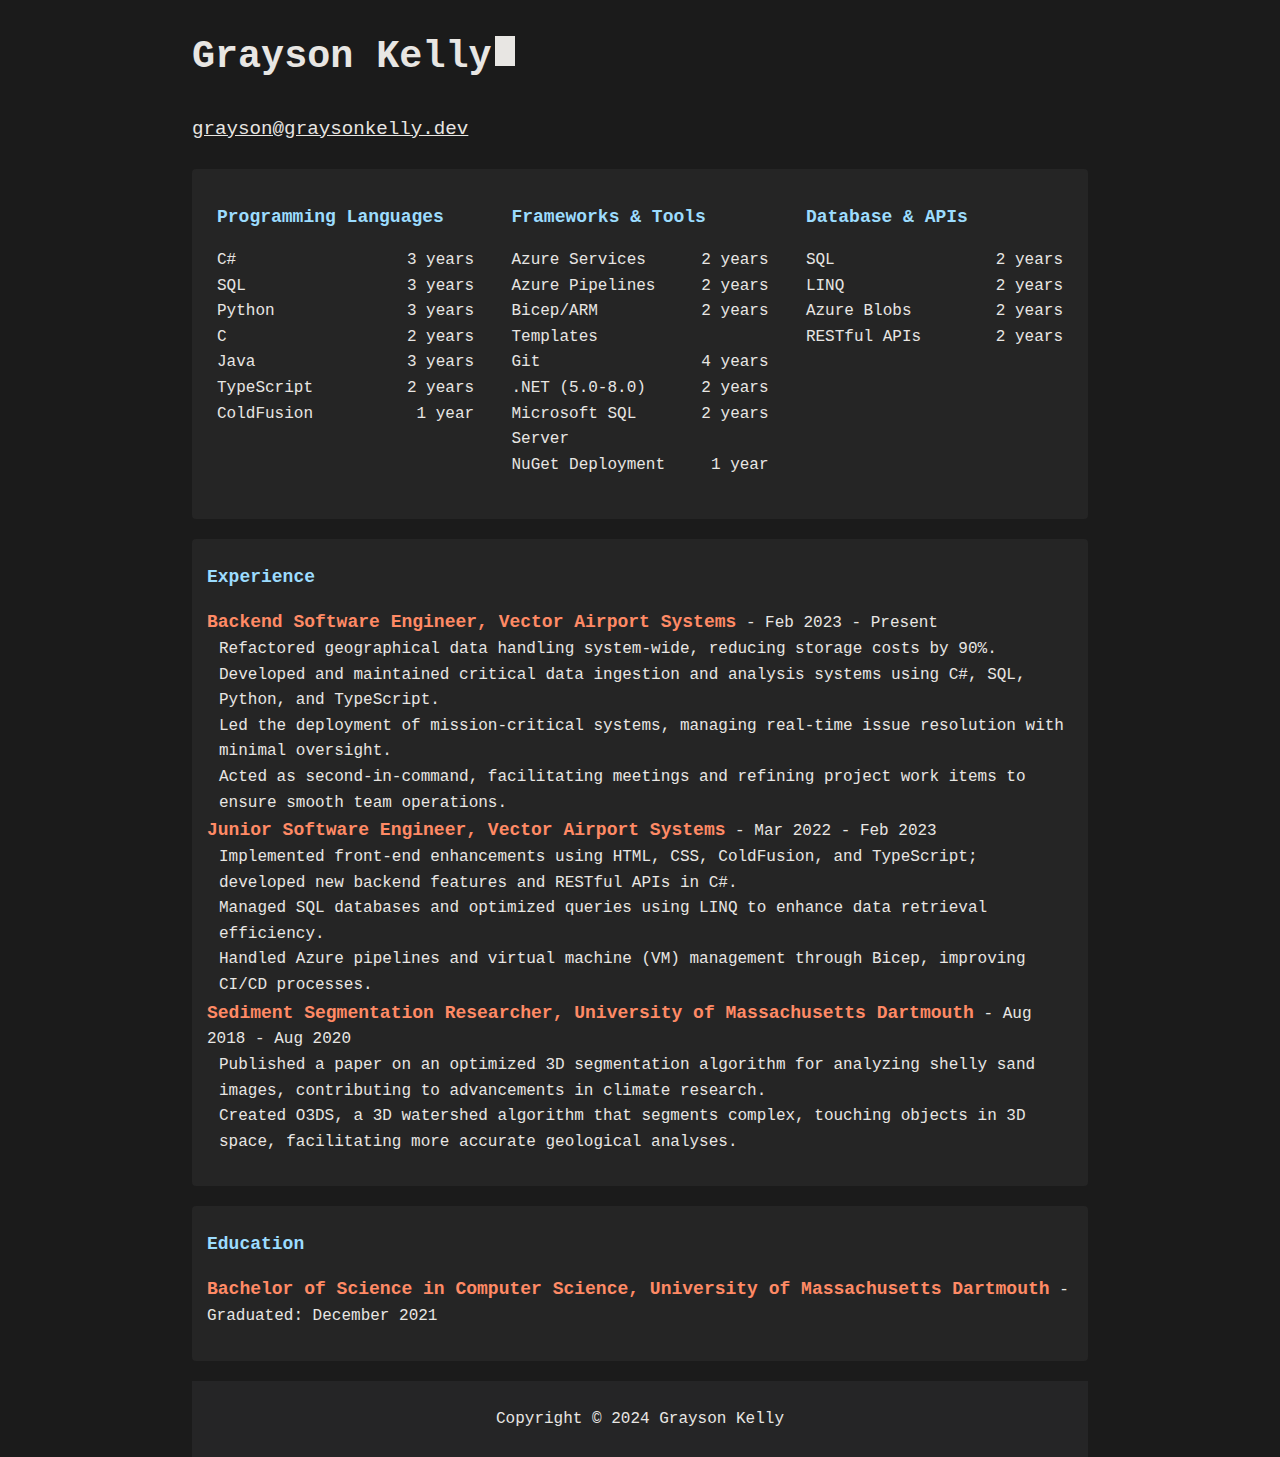
==== resume/index.html @ 02e6f3d0 "Rebase" ====
<!DOCTYPE html>
<html lang="en">

<head>
    <meta charset="UTF-8">
    <meta name="viewport" content="width=device-width, initial-scale=1.0">
    <title>Grayson Kelly - Resume</title>
    <link rel="stylesheet" href="resume.css">
</head>

<body>
    <div class="container">
        <header>
            <h1><a href="index.html">Grayson Kelly</a><span class="blinking-cursor"></span></h1>
            <p><a href="mailto:grayson@graysonkelly.dev">grayson@graysonkelly.dev</a>
        </header>

        <div class="section">
            <div class="skills">
                <div>
                    <h2>Programming Languages</h2>
                    <ul>
                        <li>C# <span class="years">3 years</span></li>
                        <li>SQL <span class="years">3 years</span></li>
                        <li>Python <span class="years">3 years</span></li>
                        <li>C <span class="years">2 years</span></li>
                        <li>Java <span class="years">3 years</span></li>
                        <li>TypeScript <span class="years">2 years</span></li>
                        <li>ColdFusion <span class="years">1 year</span></li>
                    </ul>
                </div>
                <div>
                    <h2>Frameworks & Tools</h2>
                    <ul>
                        <li>Azure Services <span class="years">2 years</span></li>
                        <li>Azure Pipelines <span class="years">2 years</span></li>
                        <li>Bicep/ARM Templates <span class="years">2 years</span></li>
                        <li>Git <span class="years">4 years</span></li>
                        <li>.NET (5.0-8.0)<span class="years">2 years</span></li>
                        <li>Microsoft SQL Server<span class="years">2 years</span></li>
                        <li>NuGet Deployment<span class="years">1 year</span></li>
                    </ul>
                </div>
                <div>
                    <h2>Database & APIs</h2>
                    <ul>
                        <li>SQL <span class="years">2 years</span></li>
                        <li>LINQ <span class="years">2 years</span></li>
                        <li>Azure Blobs <span class="years">2 years</span></li>
                        <li>RESTful APIs <span class="years">2 years</span></li>
                    </ul>
                </div>
            </div>
        </div>

        <div class="section section-left-align">
            <h2>Experience</h2>
            <ul>
                <li>
                    <strong>Backend Software Engineer, Vector Airport Systems</strong> - Feb 2023 - Present
                    <ul>
                        <li>Refactored geographical data handling system-wide, reducing storage costs by 90%.</li>
                        <li>Developed and maintained critical data ingestion and analysis systems using C#, SQL, Python,
                            and TypeScript.</li>
                        <li>Led the deployment of mission-critical systems, managing real-time issue resolution with
                            minimal oversight.</li>
                        <li>Acted as second-in-command, facilitating meetings and refining project work items to ensure
                            smooth team operations.</li>
                    </ul>
                </li>
                <li>
                    <strong>Junior Software Engineer, Vector Airport Systems</strong> - Mar 2022 - Feb 2023
                    <ul>
                        <li>Implemented front-end enhancements using HTML, CSS, ColdFusion, and TypeScript; developed
                            new backend features and RESTful APIs in C#.</li>
                        <li>Managed SQL databases and optimized queries using LINQ to enhance data retrieval efficiency.
                        </li>
                        <li>Handled Azure pipelines and virtual machine (VM) management through Bicep, improving CI/CD
                            processes.</li>
                    </ul>
                </li>
                <li>
                    <strong>Sediment Segmentation Researcher, University of Massachusetts Dartmouth</strong> - Aug 2018
                    - Aug 2020
                    <ul>
                        <li>Published a paper on an optimized 3D segmentation algorithm for analyzing shelly sand
                            images, contributing to advancements in climate research.</li>
                        <li>Created O3DS, a 3D watershed algorithm that segments complex, touching objects in 3D space,
                            facilitating more accurate geological analyses.</li>
                    </ul>
                </li>
            </ul>
        </div>

        <div class="section section-left-align">
            <h2>Education</h2>
            <ul>
                <li><strong>Bachelor of Science in Computer Science, University of Massachusetts Dartmouth</strong> -
                    Graduated: December 2021</li>
            </ul>
        </div>

        <footer>
            <p>Copyright © 2024 Grayson Kelly</p>
        </footer>
    </div>
</body>

</html>
---- resume/resume.css ----
body {
    font-family: 'Consolas', 'Monaco', monospace;
    margin: 0;
    padding: 0;
    background-color: #1b1b1b;
    color: #e8e6e3;
    line-height: 1.6;
}

.container {
    width: 95%;
    max-width: 1200px;
    margin: auto;
    overflow: hidden;
    padding: 0 10px;
}

header {
    text-align: left;
    margin: 25px 0;
    font-size: larger;
}

header a {
    color: #e8e6e3;
}

@keyframes blink {

    0%,
    100% {
        background-color: #e8e6e3;
    }

    50% {
        background-color: transparent;
    }
}

.blinking-cursor {
    display: inline-block;
    width: 20px;
    height: .8em;
    background-color: #e8e6e3;
    animation: blink 1.5s step-end infinite;
    margin-top: 10px;
    margin-left: 3px;
}

h1 a {
    text-decoration: none;
}

h2 {
    font-size: large;
    margin-top: .5em;
    margin-bottom: .5em;
    color: #9CDCFE;
}

strong {
    font-size: large;
}

li ul li {
    padding-left: 12px;
}

ul li p {
    padding-left: 12px;
}

.section {
    text-align: left;
    margin: 20px 0;
    background-color: #252525;
    padding: 15px;
    border-radius: 4px;
}

.skills {
    display: flex;
    flex-wrap: wrap;
    justify-content: space-between;
}

.skills>div {
    width: 100%;
    padding: 10px;
    box-sizing: border-box;
}

.skills>div ul li {
    position: relative;
    padding-right: 100px;
}

.years {
    position: absolute;
    right: 0;
    top: 0;
}

.section ul {
    list-style-type: none;
    padding: 0;
}

.section-left-align {
    text-align: left;
}

.section-left-align li strong {
    color: #ff8a65;
}

.section-left-align li p {
    color: #e8e6e3;
}

.section-left-align li a {
    font-size: small;
    margin-top: -5px;
    display: inline-block;
    color: #4d80c2;
}

footer {
    text-align: center;
    margin-top: 20px;
    padding: 10px;
    background-color: #252526;
    color: #e8e6e3;
}

@media (min-width: 600px) {
    .container {
        width: 90%;
    }

    .skills>div {
        width: 48%;
    }
}

@media (min-width: 900px) {
    .container {
        width: 80%;
    }

    .skills>div {
        width: 32%;
    }
}

@media (min-width: 1200px) {
    .container {
        width: 70%;
    }
}
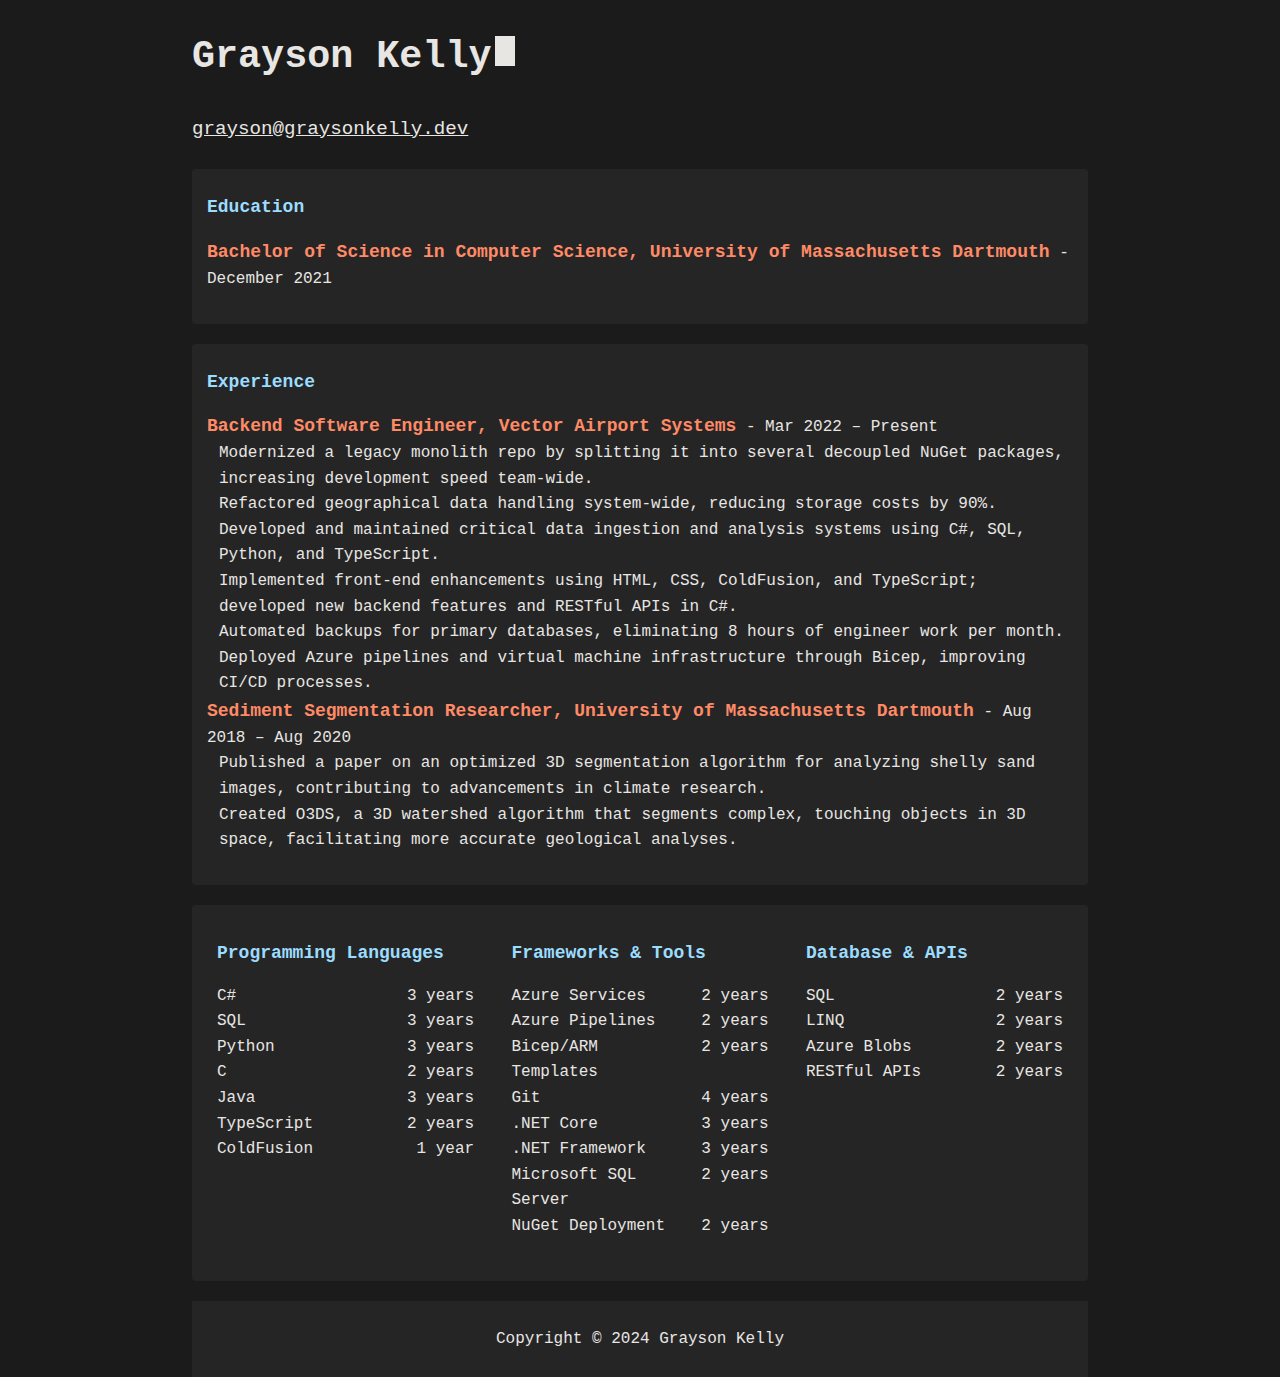
==== commit aa3623a9: "Resume update" ====
--- a/resume/index.html
+++ b/resume/index.html
@@ -12,8 +12,48 @@
     <div class="container">
         <header>
             <h1><a href="index.html">Grayson Kelly</a><span class="blinking-cursor"></span></h1>
-            <p><a href="mailto:grayson@graysonkelly.dev">grayson@graysonkelly.dev</a>
+            <p><a href="mailto:grayson@graysonkelly.dev">grayson@graysonkelly.dev</a></p>
         </header>
+
+        <div class="section section-left-align">
+            <h2>Education</h2>
+            <ul>
+                <li><strong>Bachelor of Science in Computer Science, University of Massachusetts Dartmouth</strong> -
+                    December 2021</li>
+            </ul>
+        </div>
+
+        <div class="section section-left-align">
+            <h2>Experience</h2>
+            <ul>
+                <li>
+                    <strong>Backend Software Engineer, Vector Airport Systems</strong> - Mar 2022 – Present
+                    <ul>
+                        <li>Modernized a legacy monolith repo by splitting it into several decoupled NuGet packages,
+                            increasing development speed team-wide.</li>
+                        <li>Refactored geographical data handling system-wide, reducing storage costs by 90%.</li>
+                        <li>Developed and maintained critical data ingestion and analysis systems using C#, SQL, Python,
+                            and TypeScript.</li>
+                        <li>Implemented front-end enhancements using HTML, CSS, ColdFusion, and TypeScript; developed
+                            new backend features and RESTful APIs in C#.</li>
+                        <li>Automated backups for primary databases, eliminating 8 hours of engineer work per month.
+                        </li>
+                        <li>Deployed Azure pipelines and virtual machine infrastructure through Bicep, improving CI/CD
+                            processes.</li>
+                    </ul>
+                </li>
+                <li>
+                    <strong>Sediment Segmentation Researcher, University of Massachusetts Dartmouth</strong> - Aug 2018
+                    – Aug 2020
+                    <ul>
+                        <li>Published a paper on an optimized 3D segmentation algorithm for analyzing shelly sand
+                            images, contributing to advancements in climate research.</li>
+                        <li>Created O3DS, a 3D watershed algorithm that segments complex, touching objects in 3D space,
+                            facilitating more accurate geological analyses.</li>
+                    </ul>
+                </li>
+            </ul>
+        </div>
 
         <div class="section">
             <div class="skills">
@@ -36,9 +76,10 @@
                         <li>Azure Pipelines <span class="years">2 years</span></li>
                         <li>Bicep/ARM Templates <span class="years">2 years</span></li>
                         <li>Git <span class="years">4 years</span></li>
-                        <li>.NET (5.0-8.0)<span class="years">2 years</span></li>
-                        <li>Microsoft SQL Server<span class="years">2 years</span></li>
-                        <li>NuGet Deployment<span class="years">1 year</span></li>
+                        <li>.NET Core <span class="years">3 years</span></li>
+                        <li>.NET Framework <span class="years">3 years</span></li>
+                        <li>Microsoft SQL Server <span class="years">2 years</span></li>
+                        <li>NuGet Deployment <span class="years">2 years</span></li>
                     </ul>
                 </div>
                 <div>
@@ -53,53 +94,6 @@
             </div>
         </div>
 
-        <div class="section section-left-align">
-            <h2>Experience</h2>
-            <ul>
-                <li>
-                    <strong>Backend Software Engineer, Vector Airport Systems</strong> - Feb 2023 - Present
-                    <ul>
-                        <li>Refactored geographical data handling system-wide, reducing storage costs by 90%.</li>
-                        <li>Developed and maintained critical data ingestion and analysis systems using C#, SQL, Python,
-                            and TypeScript.</li>
-                        <li>Led the deployment of mission-critical systems, managing real-time issue resolution with
-                            minimal oversight.</li>
-                        <li>Acted as second-in-command, facilitating meetings and refining project work items to ensure
-                            smooth team operations.</li>
-                    </ul>
-                </li>
-                <li>
-                    <strong>Junior Software Engineer, Vector Airport Systems</strong> - Mar 2022 - Feb 2023
-                    <ul>
-                        <li>Implemented front-end enhancements using HTML, CSS, ColdFusion, and TypeScript; developed
-                            new backend features and RESTful APIs in C#.</li>
-                        <li>Managed SQL databases and optimized queries using LINQ to enhance data retrieval efficiency.
-                        </li>
-                        <li>Handled Azure pipelines and virtual machine (VM) management through Bicep, improving CI/CD
-                            processes.</li>
-                    </ul>
-                </li>
-                <li>
-                    <strong>Sediment Segmentation Researcher, University of Massachusetts Dartmouth</strong> - Aug 2018
-                    - Aug 2020
-                    <ul>
-                        <li>Published a paper on an optimized 3D segmentation algorithm for analyzing shelly sand
-                            images, contributing to advancements in climate research.</li>
-                        <li>Created O3DS, a 3D watershed algorithm that segments complex, touching objects in 3D space,
-                            facilitating more accurate geological analyses.</li>
-                    </ul>
-                </li>
-            </ul>
-        </div>
-
-        <div class="section section-left-align">
-            <h2>Education</h2>
-            <ul>
-                <li><strong>Bachelor of Science in Computer Science, University of Massachusetts Dartmouth</strong> -
-                    Graduated: December 2021</li>
-            </ul>
-        </div>
-
         <footer>
             <p>Copyright © 2024 Grayson Kelly</p>
         </footer>
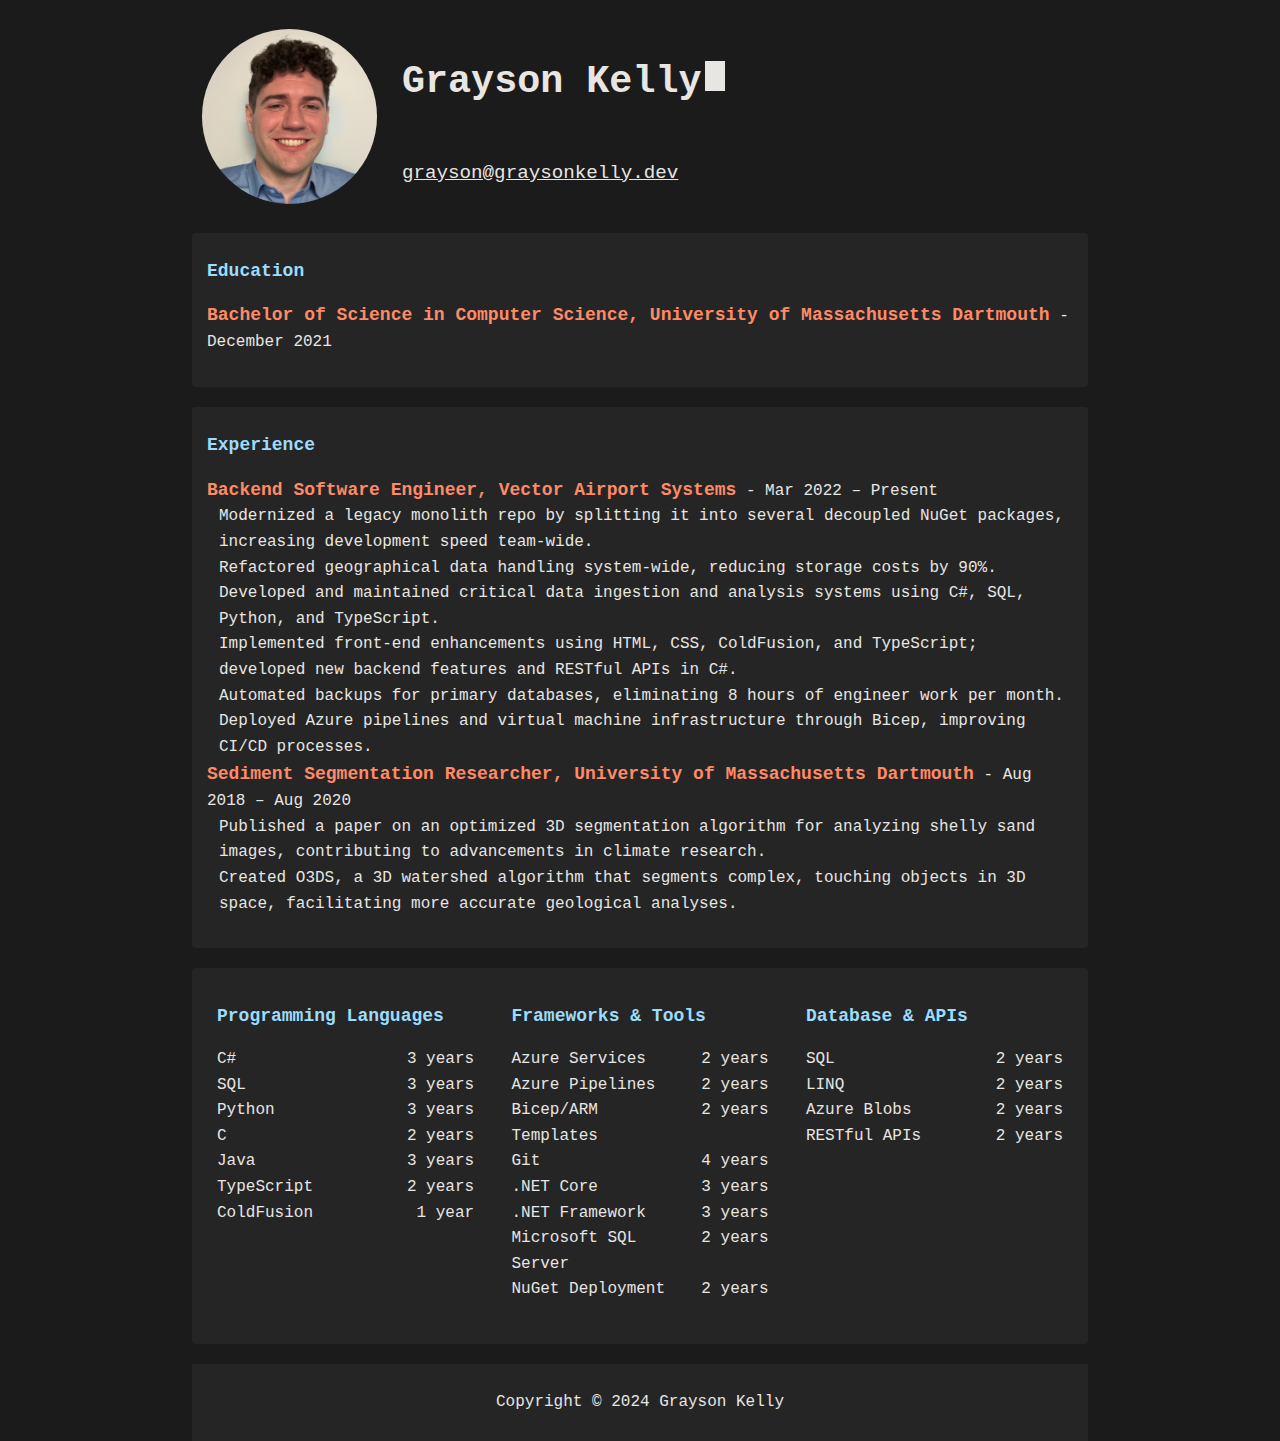
==== commit 1c961d87: "Added headshot" ====
--- a/resume/index.html
+++ b/resume/index.html
@@ -11,9 +11,13 @@
 <body>
     <div class="container">
         <header>
-            <h1><a href="index.html">Grayson Kelly</a><span class="blinking-cursor"></span></h1>
-            <p><a href="mailto:grayson@graysonkelly.dev">grayson@graysonkelly.dev</a></p>
+            <img src="headshot.png" alt="Grayson Kelly" class="profile-photo">
+            <div class="header-info">
+                <h1><a href="index.html">Grayson Kelly</a><span class="blinking-cursor"></span></h1>
+                <p><a href="mailto:grayson@graysonkelly.dev">grayson@graysonkelly.dev</a></p>
+            </div>
         </header>
+
 
         <div class="section section-left-align">
             <h2>Education</h2>
--- a/resume/resume.css
+++ b/resume/resume.css
@@ -16,6 +16,8 @@
 }
 
 header {
+    display: flex;
+    align-items: center;
     text-align: left;
     margin: 25px 0;
     font-size: larger;
@@ -23,6 +25,19 @@
 
 header a {
     color: #e8e6e3;
+}
+
+.profile-photo {
+    width: 175px;
+    height: 175px;
+    border-radius: 50%;
+    margin-right: 25px;
+    margin-left: 10px;
+}
+
+.header-info {
+    display: flex;
+    flex-direction: column;
 }
 
 @keyframes blink {
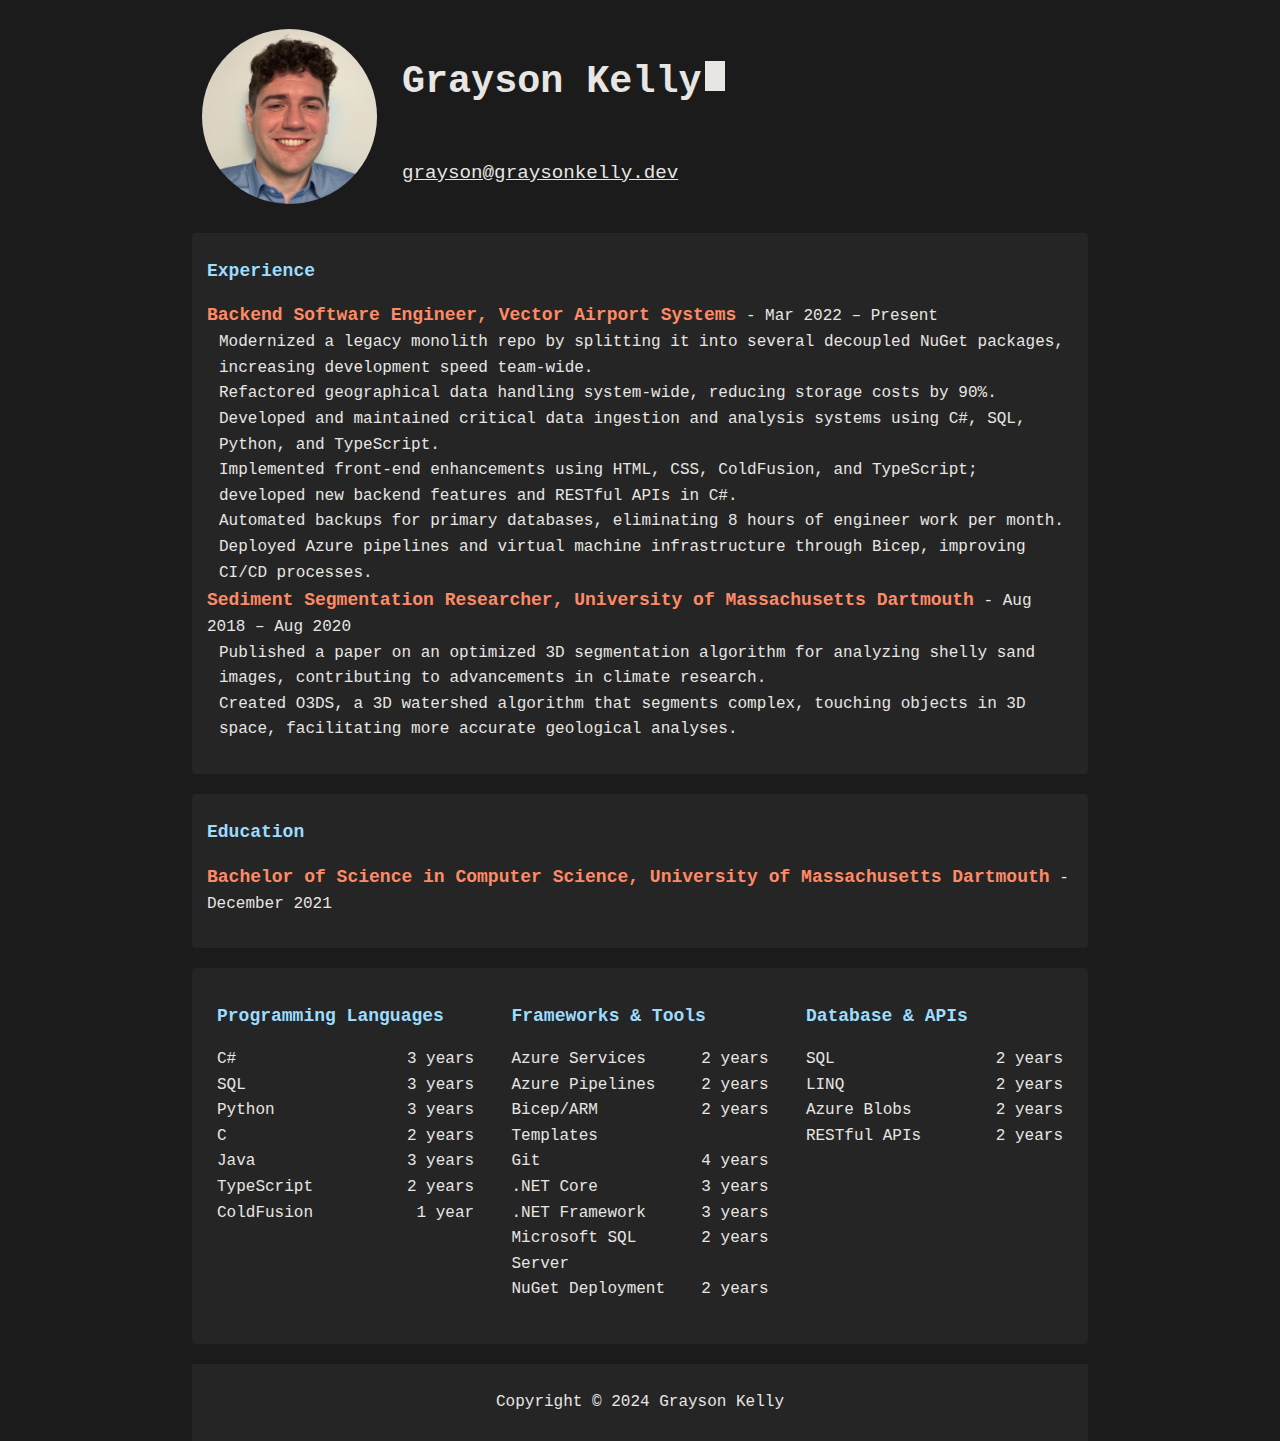
==== commit 5beab622: "Re-order content" ====
--- a/resume/index.html
+++ b/resume/index.html
@@ -17,15 +17,6 @@
                 <p><a href="mailto:grayson@graysonkelly.dev">grayson@graysonkelly.dev</a></p>
             </div>
         </header>
-
-
-        <div class="section section-left-align">
-            <h2>Education</h2>
-            <ul>
-                <li><strong>Bachelor of Science in Computer Science, University of Massachusetts Dartmouth</strong> -
-                    December 2021</li>
-            </ul>
-        </div>
 
         <div class="section section-left-align">
             <h2>Experience</h2>
@@ -56,6 +47,14 @@
                             facilitating more accurate geological analyses.</li>
                     </ul>
                 </li>
+            </ul>
+        </div>
+
+        <div class="section section-left-align">
+            <h2>Education</h2>
+            <ul>
+                <li><strong>Bachelor of Science in Computer Science, University of Massachusetts Dartmouth</strong> -
+                    December 2021</li>
             </ul>
         </div>
 
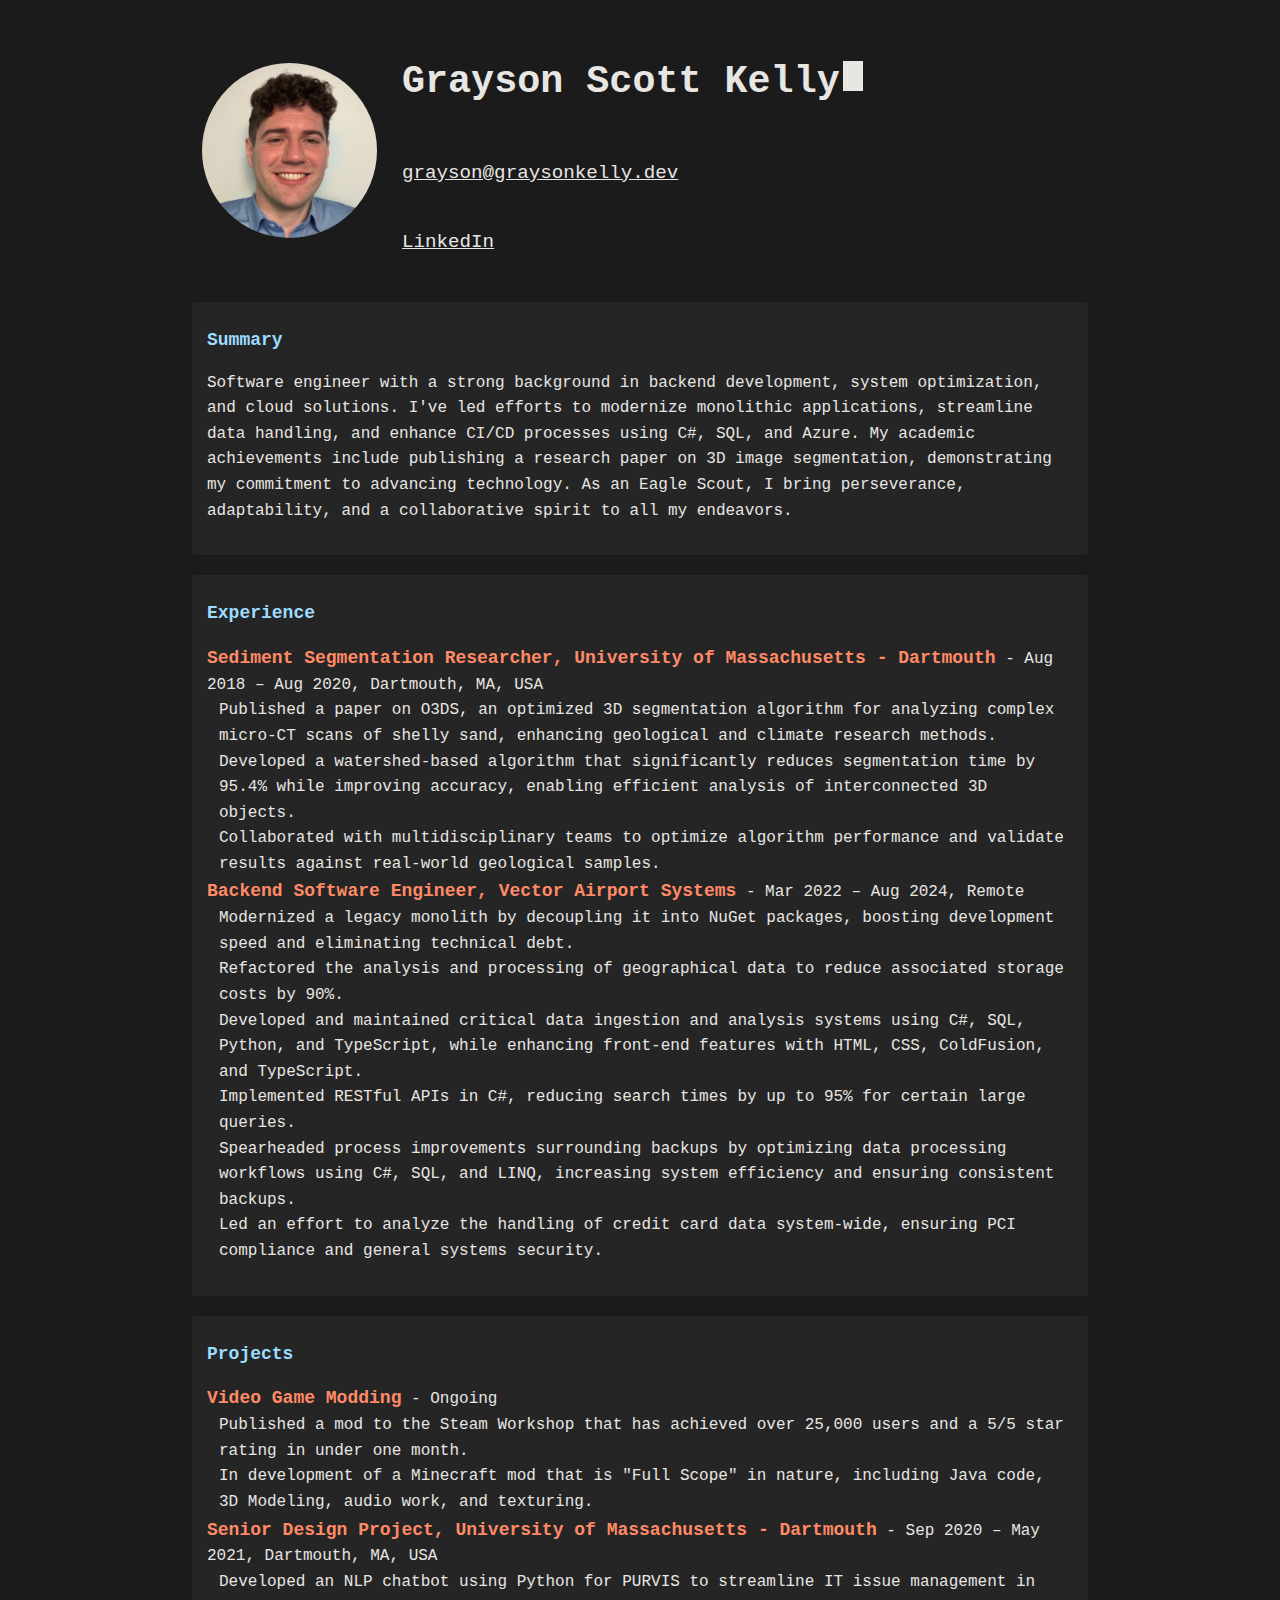
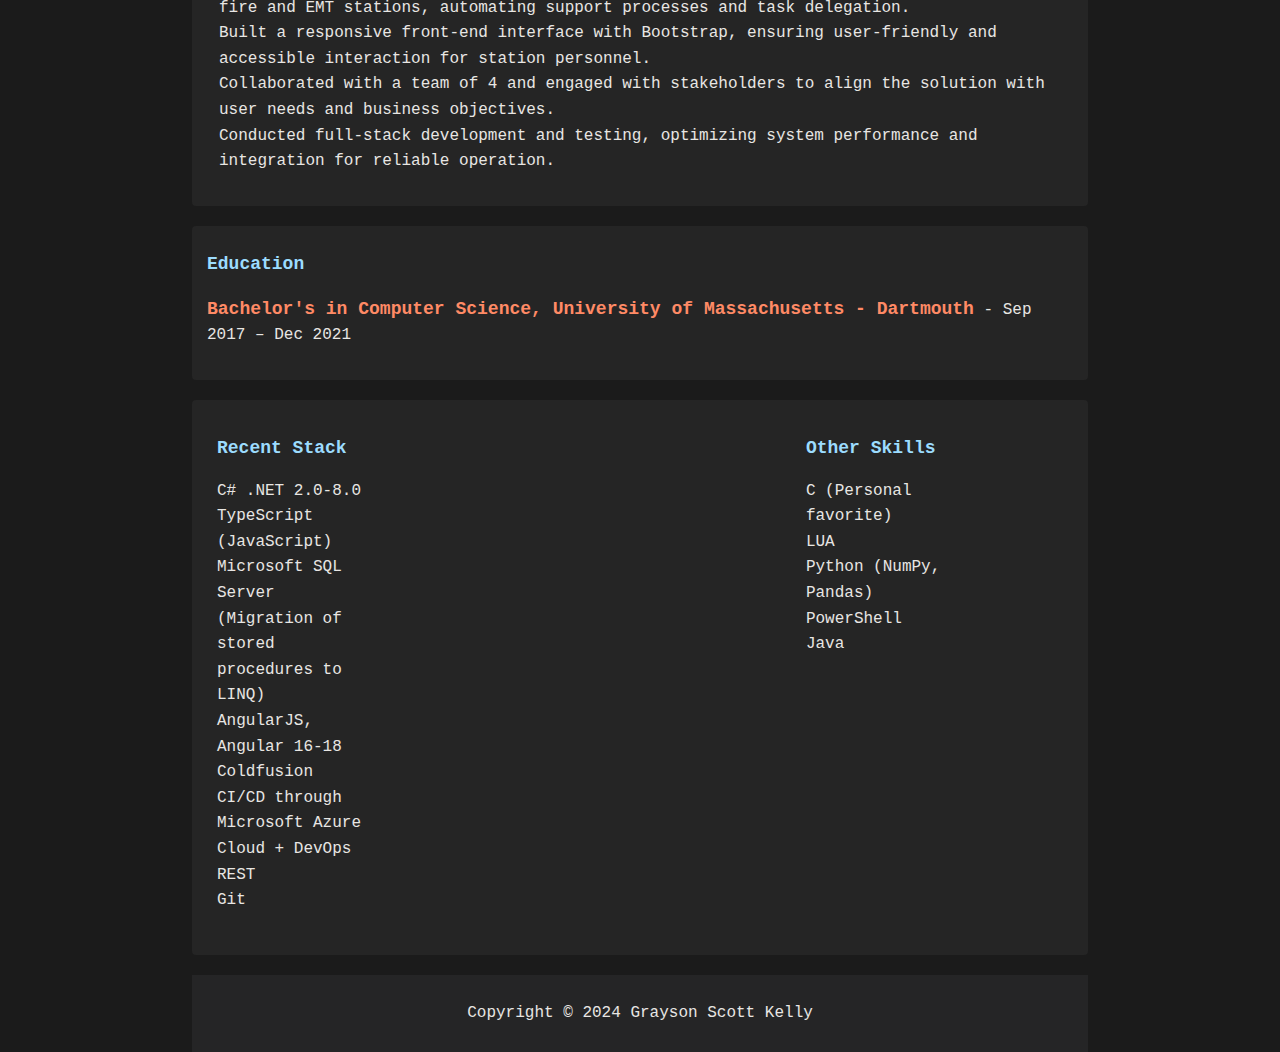
==== commit 53f3e618: "Update index.html" ====
--- a/resume/index.html
+++ b/resume/index.html
@@ -4,47 +4,68 @@
 <head>
     <meta charset="UTF-8">
     <meta name="viewport" content="width=device-width, initial-scale=1.0">
-    <title>Grayson Kelly - Resume</title>
+    <title>Grayson Scott Kelly - Resume</title>
     <link rel="stylesheet" href="resume.css">
 </head>
 
 <body>
     <div class="container">
         <header>
-            <img src="headshot.png" alt="Grayson Kelly" class="profile-photo">
+            <img src="headshot.png" alt="Grayson Scott Kelly" class="profile-photo">
             <div class="header-info">
-                <h1><a href="index.html">Grayson Kelly</a><span class="blinking-cursor"></span></h1>
+                <h1><a href="index.html">Grayson Scott Kelly</a><span class="blinking-cursor"></span></h1>
                 <p><a href="mailto:grayson@graysonkelly.dev">grayson@graysonkelly.dev</a></p>
+                <p><a href="https://linkedin.com/in/grayson-scott-kelly/" target="_blank">LinkedIn</a></p>
             </div>
         </header>
+
+        <div class="section section-left-align">
+            <h2>Summary</h2>
+            <p>Software engineer with a strong background in backend development, system optimization, and cloud solutions. I've led efforts to modernize monolithic applications, streamline data handling, and enhance CI/CD processes using C#, SQL, and Azure. My academic achievements include publishing a research paper on 3D image segmentation, demonstrating my commitment to advancing technology. As an Eagle Scout, I bring perseverance, adaptability, and a collaborative spirit to all my endeavors.</p>
+        </div>
 
         <div class="section section-left-align">
             <h2>Experience</h2>
             <ul>
                 <li>
-                    <strong>Backend Software Engineer, Vector Airport Systems</strong> - Mar 2022 – Present
+                    <strong>Sediment Segmentation Researcher, University of Massachusetts - Dartmouth</strong> - Aug 2018 – Aug 2020, Dartmouth, MA, USA
                     <ul>
-                        <li>Modernized a legacy monolith repo by splitting it into several decoupled NuGet packages,
-                            increasing development speed team-wide.</li>
-                        <li>Refactored geographical data handling system-wide, reducing storage costs by 90%.</li>
-                        <li>Developed and maintained critical data ingestion and analysis systems using C#, SQL, Python,
-                            and TypeScript.</li>
-                        <li>Implemented front-end enhancements using HTML, CSS, ColdFusion, and TypeScript; developed
-                            new backend features and RESTful APIs in C#.</li>
-                        <li>Automated backups for primary databases, eliminating 8 hours of engineer work per month.
-                        </li>
-                        <li>Deployed Azure pipelines and virtual machine infrastructure through Bicep, improving CI/CD
-                            processes.</li>
+                        <li>Published a paper on O3DS, an optimized 3D segmentation algorithm for analyzing complex micro-CT scans of shelly sand, enhancing geological and climate research methods.</li>
+                        <li>Developed a watershed-based algorithm that significantly reduces segmentation time by 95.4% while improving accuracy, enabling efficient analysis of interconnected 3D objects.</li>
+                        <li>Collaborated with multidisciplinary teams to optimize algorithm performance and validate results against real-world geological samples.</li>
                     </ul>
                 </li>
                 <li>
-                    <strong>Sediment Segmentation Researcher, University of Massachusetts Dartmouth</strong> - Aug 2018
-                    – Aug 2020
+                    <strong>Backend Software Engineer, Vector Airport Systems</strong> - Mar 2022 – Aug 2024, Remote
                     <ul>
-                        <li>Published a paper on an optimized 3D segmentation algorithm for analyzing shelly sand
-                            images, contributing to advancements in climate research.</li>
-                        <li>Created O3DS, a 3D watershed algorithm that segments complex, touching objects in 3D space,
-                            facilitating more accurate geological analyses.</li>
+                        <li>Modernized a legacy monolith by decoupling it into NuGet packages, boosting development speed and eliminating technical debt.</li>
+                        <li>Refactored the analysis and processing of geographical data to reduce associated storage costs by 90%.</li>
+                        <li>Developed and maintained critical data ingestion and analysis systems using C#, SQL, Python, and TypeScript, while enhancing front-end features with HTML, CSS, ColdFusion, and TypeScript.</li>
+                        <li>Implemented RESTful APIs in C#, reducing search times by up to 95% for certain large queries.</li>
+                        <li>Spearheaded process improvements surrounding backups by optimizing data processing workflows using C#, SQL, and LINQ, increasing system efficiency and ensuring consistent backups.</li>
+                        <li>Led an effort to analyze the handling of credit card data system-wide, ensuring PCI compliance and general systems security.</li>
+                    </ul>
+                </li>
+            </ul>
+        </div>
+
+        <div class="section section-left-align">
+            <h2>Projects</h2>
+            <ul>
+                <li>
+                    <strong>Video Game Modding</strong> - Ongoing
+                    <ul>
+                        <li>Published a mod to the Steam Workshop that has achieved over 25,000 users and a 5/5 star rating in under one month.</li>
+                        <li>In development of a Minecraft mod that is "Full Scope" in nature, including Java code, 3D Modeling, audio work, and texturing.</li>
+                    </ul>
+                </li>
+                <li>
+                    <strong>Senior Design Project, University of Massachusetts - Dartmouth</strong> - Sep 2020 – May 2021, Dartmouth, MA, USA
+                    <ul>
+                        <li>Developed an NLP chatbot using Python for PURVIS to streamline IT issue management in fire and EMT stations, automating support processes and task delegation.</li>
+                        <li>Built a responsive front-end interface with Bootstrap, ensuring user-friendly and accessible interaction for station personnel.</li>
+                        <li>Collaborated with a team of 4 and engaged with stakeholders to align the solution with user needs and business objectives.</li>
+                        <li>Conducted full-stack development and testing, optimizing system performance and integration for reliable operation.</li>
                     </ul>
                 </li>
             </ul>
@@ -53,54 +74,42 @@
         <div class="section section-left-align">
             <h2>Education</h2>
             <ul>
-                <li><strong>Bachelor of Science in Computer Science, University of Massachusetts Dartmouth</strong> -
-                    December 2021</li>
+                <li><strong>Bachelor's in Computer Science, University of Massachusetts - Dartmouth</strong> - Sep 2017 – Dec 2021</li>
             </ul>
         </div>
 
         <div class="section">
             <div class="skills">
                 <div>
-                    <h2>Programming Languages</h2>
+                    <h2>Recent Stack</h2>
                     <ul>
-                        <li>C# <span class="years">3 years</span></li>
-                        <li>SQL <span class="years">3 years</span></li>
-                        <li>Python <span class="years">3 years</span></li>
-                        <li>C <span class="years">2 years</span></li>
-                        <li>Java <span class="years">3 years</span></li>
-                        <li>TypeScript <span class="years">2 years</span></li>
-                        <li>ColdFusion <span class="years">1 year</span></li>
+                        <li>C# .NET 2.0-8.0</li>
+                        <li>TypeScript (JavaScript)</li>
+                        <li>Microsoft SQL Server (Migration of stored procedures to LINQ)</li>
+                        <li>AngularJS, Angular 16-18</li>
+                        <li>Coldfusion</li>
+                        <li>CI/CD through Microsoft Azure Cloud + DevOps</li>
+                        <li>REST</li>
+                        <li>Git</li>
                     </ul>
                 </div>
                 <div>
-                    <h2>Frameworks & Tools</h2>
+                    <h2>Other Skills</h2>
                     <ul>
-                        <li>Azure Services <span class="years">2 years</span></li>
-                        <li>Azure Pipelines <span class="years">2 years</span></li>
-                        <li>Bicep/ARM Templates <span class="years">2 years</span></li>
-                        <li>Git <span class="years">4 years</span></li>
-                        <li>.NET Core <span class="years">3 years</span></li>
-                        <li>.NET Framework <span class="years">3 years</span></li>
-                        <li>Microsoft SQL Server <span class="years">2 years</span></li>
-                        <li>NuGet Deployment <span class="years">2 years</span></li>
-                    </ul>
-                </div>
-                <div>
-                    <h2>Database & APIs</h2>
-                    <ul>
-                        <li>SQL <span class="years">2 years</span></li>
-                        <li>LINQ <span class="years">2 years</span></li>
-                        <li>Azure Blobs <span class="years">2 years</span></li>
-                        <li>RESTful APIs <span class="years">2 years</span></li>
+                        <li>C (Personal favorite)</li>
+                        <li>LUA</li>
+                        <li>Python (NumPy, Pandas)</li>
+                        <li>PowerShell</li>
+                        <li>Java</li>
                     </ul>
                 </div>
             </div>
         </div>
 
         <footer>
-            <p>Copyright © 2024 Grayson Kelly</p>
+            <p>Copyright &copy; 2024 Grayson Scott Kelly</p>
         </footer>
     </div>
 </body>
 
-</html>+</html>
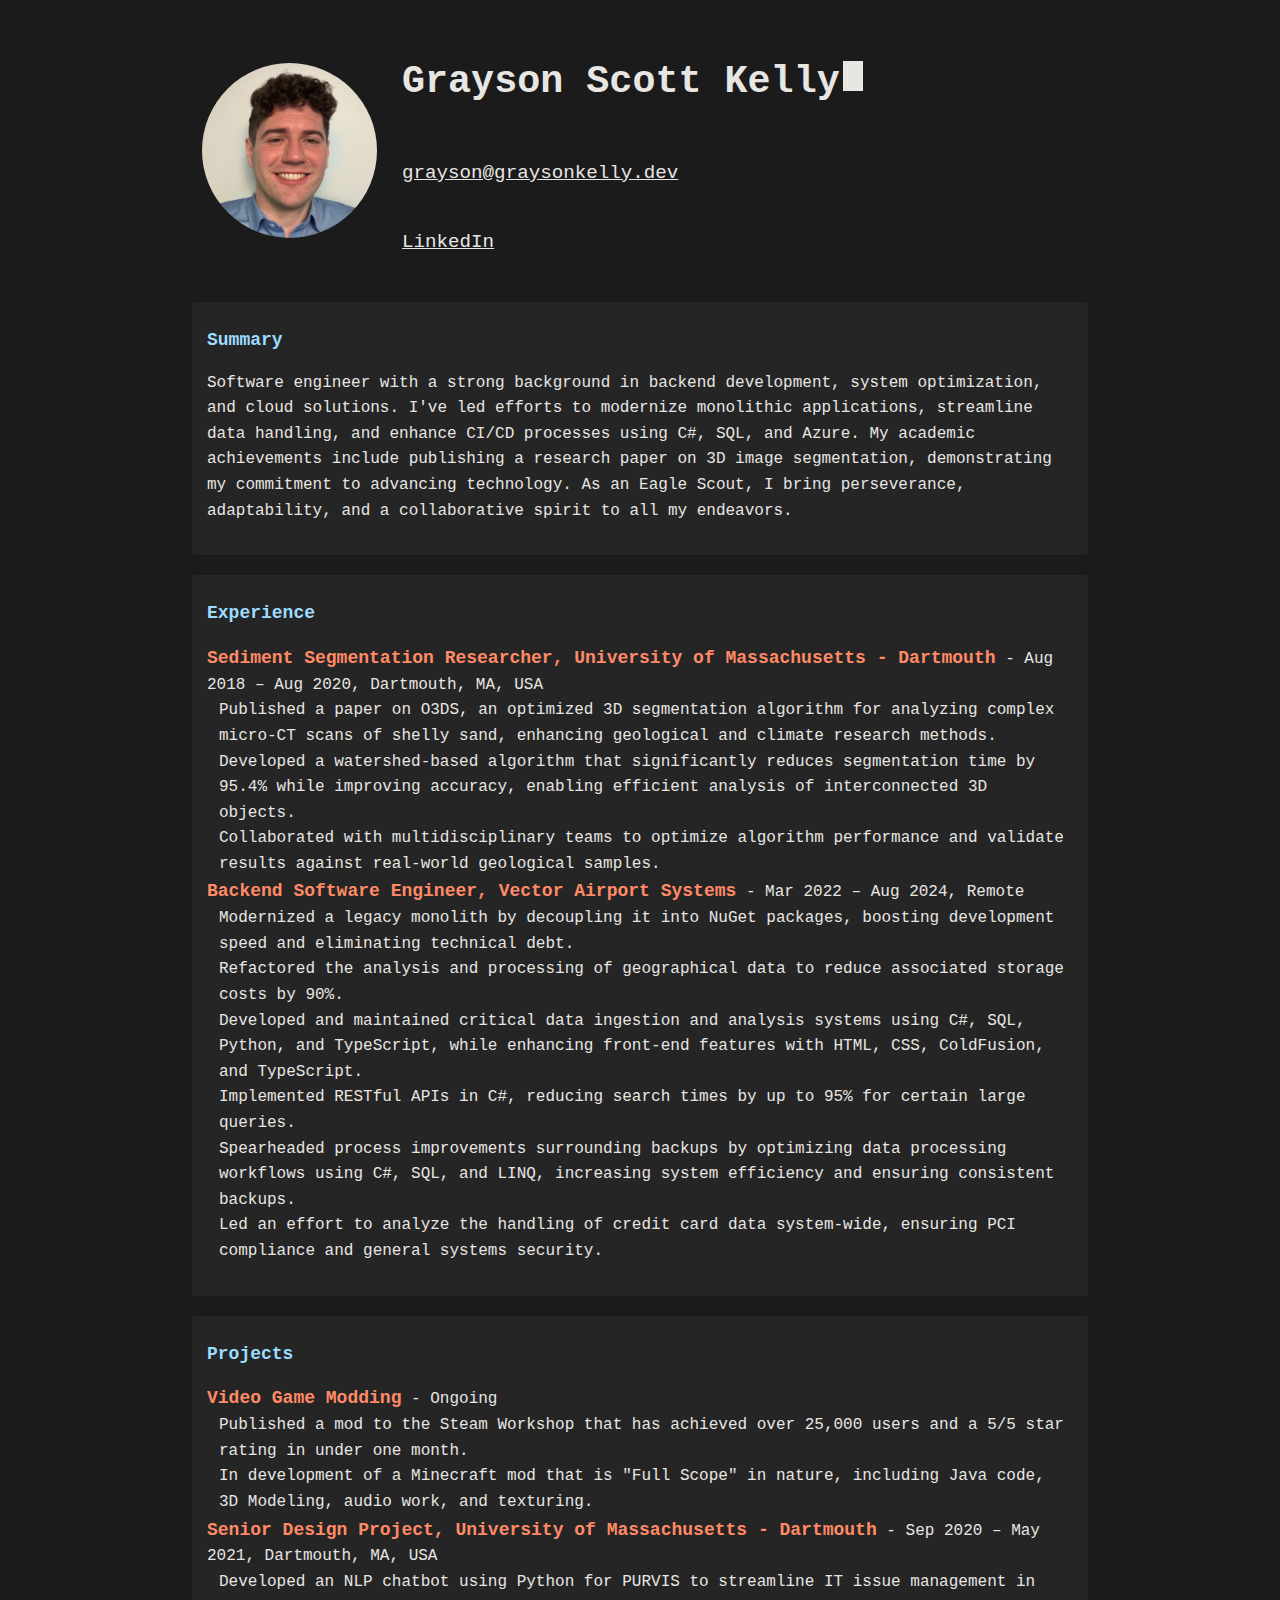
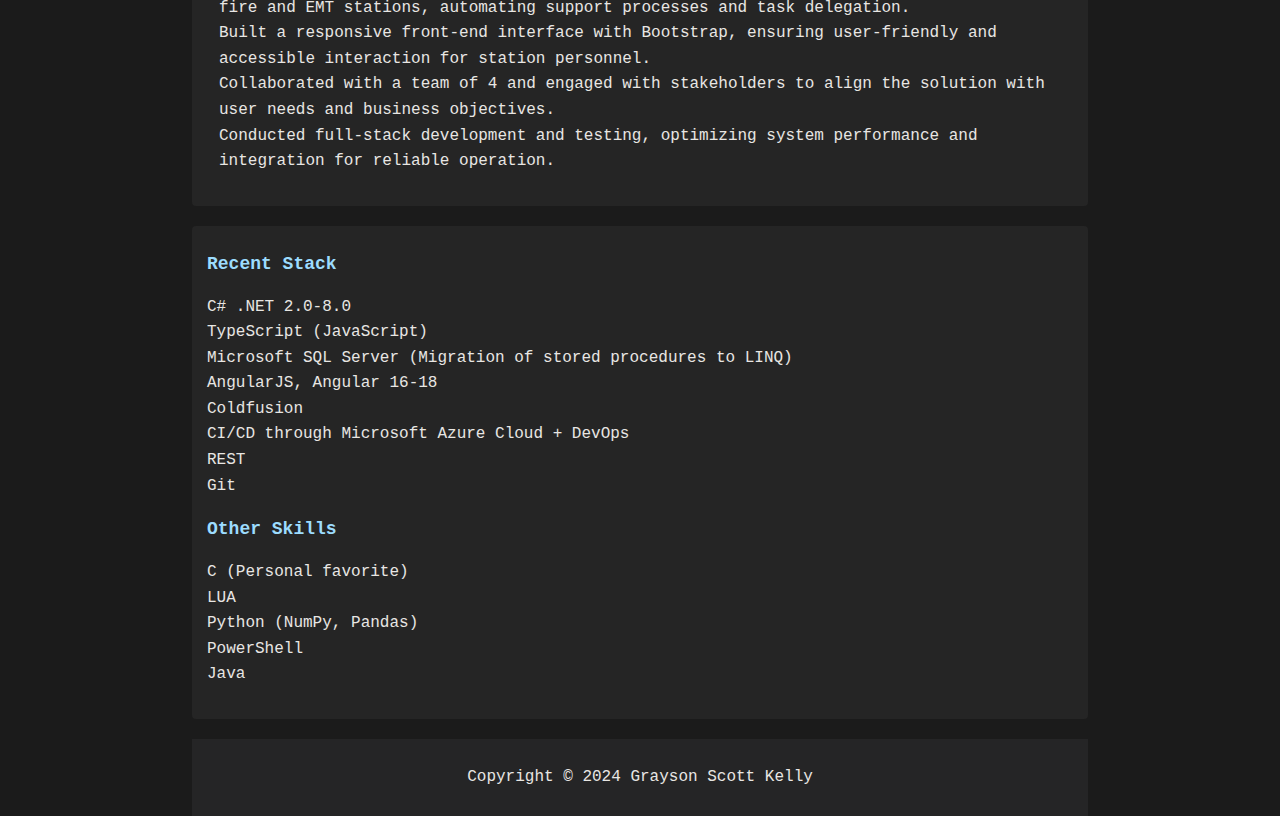
==== commit 17ed5989: "Resume formatting adjustments" ====
--- a/resume/index.html
+++ b/resume/index.html
@@ -71,38 +71,29 @@
             </ul>
         </div>
 
-        <div class="section section-left-align">
-            <h2>Education</h2>
-            <ul>
-                <li><strong>Bachelor's in Computer Science, University of Massachusetts - Dartmouth</strong> - Sep 2017 – Dec 2021</li>
-            </ul>
-        </div>
-
         <div class="section">
-            <div class="skills">
-                <div>
-                    <h2>Recent Stack</h2>
-                    <ul>
-                        <li>C# .NET 2.0-8.0</li>
-                        <li>TypeScript (JavaScript)</li>
-                        <li>Microsoft SQL Server (Migration of stored procedures to LINQ)</li>
-                        <li>AngularJS, Angular 16-18</li>
-                        <li>Coldfusion</li>
-                        <li>CI/CD through Microsoft Azure Cloud + DevOps</li>
-                        <li>REST</li>
-                        <li>Git</li>
-                    </ul>
-                </div>
-                <div>
-                    <h2>Other Skills</h2>
-                    <ul>
-                        <li>C (Personal favorite)</li>
-                        <li>LUA</li>
-                        <li>Python (NumPy, Pandas)</li>
-                        <li>PowerShell</li>
-                        <li>Java</li>
-                    </ul>
-                </div>
+            <div class="skills-column">
+                <h2>Recent Stack</h2>
+                <ul>
+                    <li>C# .NET 2.0-8.0</li>
+                    <li>TypeScript (JavaScript)</li>
+                    <li>Microsoft SQL Server (Migration of stored procedures to LINQ)</li>
+                    <li>AngularJS, Angular 16-18</li>
+                    <li>Coldfusion</li>
+                    <li>CI/CD through Microsoft Azure Cloud + DevOps</li>
+                    <li>REST</li>
+                    <li>Git</li>
+                </ul>
+            </div>
+            <div class="skills-column">
+                <h2>Other Skills</h2>
+                <ul>
+                    <li>C (Personal favorite)</li>
+                    <li>LUA</li>
+                    <li>Python (NumPy, Pandas)</li>
+                    <li>PowerShell</li>
+                    <li>Java</li>
+                </ul>
             </div>
         </div>
 
